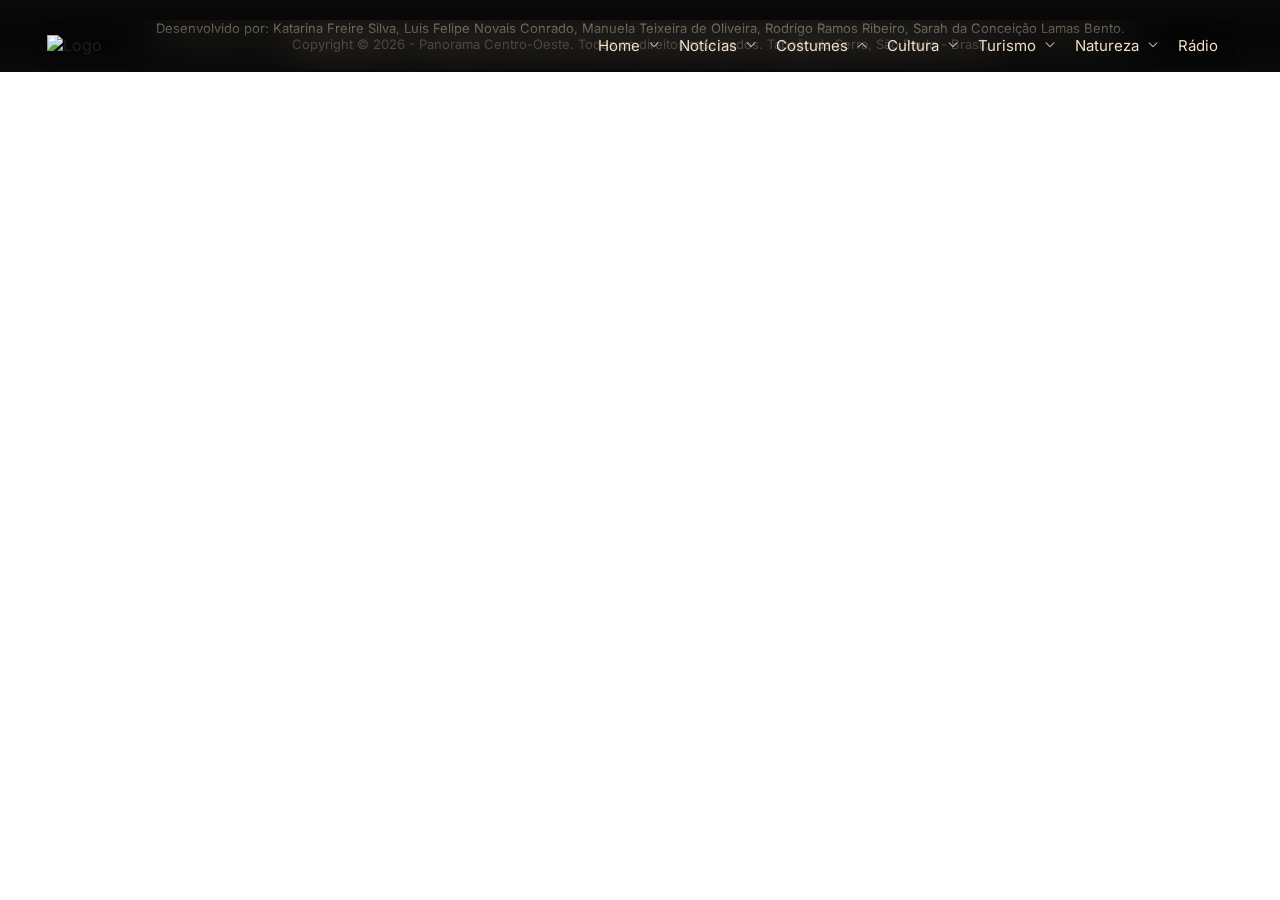
==== html/costumes.html @ db631271 "Notícas pronta." ====
<!DOCTYPE html>
<html lang="en">
<head>
    <meta charset="UTF-8">
    <meta name="viewport" content="width=device-width, initial-scale=1.0">
    <link rel="stylesheet" href="https://unpkg.com/leaflet@1.9.4/dist/leaflet.css" />
    <link rel="stylesheet" href="https://fonts.googleapis.com/css2?family=Material+Symbols+Outlined"/>
    <link rel="stylesheet" href="https://cdnjs.cloudflare.com/ajax/libs/animate.css/4.1.1/animate.min.css"/>
    <link rel="stylesheet" href="../css/costumes.css">
    <link rel="stylesheet" href="../style.css">
    <title>Panorama Centro-Oeste</title>
</head>
<body class="pagina-interna">    
    <header>
        <img src="../image/logo-clara.png" alt="Logo" class="logo">
        <nav>            
            <div class="nav-item dropdown">
                <button class="dropdown-toggle">
                    Home <span class="material-symbols-outlined"> keyboard_arrow_down </span>
                </button>
                <div class="dropdown-menu">
                    <a href="../index.html#home-historia">História</a>
                    <a href="../index.html#home-centroOeste">Centro-Oeste</a>
                </div>
            </div>

            <div class="nav-item dropdown">
                <button class="dropdown-toggle">
                    Notícias <span class="material-symbols-outlined"> keyboard_arrow_down </span>
                </button>
                <div class="dropdown-menu">
                    <a href="./noticias.html#noticias-cc">Clima e Cotação</a>
                    <a href="./noticias.html#noticias-na">Notícias Autorais</a>
                    <a href="./noticias.html#noticias-tr">Tempo Real</a>
                </div>
            </div>

            <div class="nav-item dropdown">
                <button class="dropdown-toggle">
                    Costumes <span class="material-symbols-outlined"> keyboard_arrow_down </span>
                </button>
                <div class="dropdown-menu">
                    <a href="./costumes.html#costumes-girias">Gírias Tradicionais</a>
                    <a href="./costumes.html#costumes-lingua">Influências Linguísticas</a>
                    <a href="./costumes.html#costumes-festas">Festas Tradicionais</a>
                </div>
            </div>

            <div class="nav-item dropdown">
                <button class="dropdown-toggle">
                    Cultura <span class="material-symbols-outlined"> keyboard_arrow_down </span>
                </button>
                <div class="dropdown-menu">
                    <a href="./cultura.html#cultura-danca">Danças Típicas</a>
                    <a href="./cultura.html#cultura-gastronomia">Gastronomia</a>
                    <a href="./cultura.html#cultura-literatura">Literatura</a>
                    <a href="./cultura.html#cultura-folclore">Folclore e Lendas</a>
                </div>
            </div>

            <div class="nav-item dropdown">
                <button class="dropdown-toggle">
                    Turismo <span class="material-symbols-outlined"> keyboard_arrow_down </span>
                </button>
                <div class="dropdown-menu">
                    <a href="./turismo.html#turismo-roteiros">Roteiros</a>
                    <a href="./turismo.html#turismo-hospedagem">Hospedagem</a>
                </div>
            </div>

            <div class="nav-item dropdown">
                <button class="dropdown-toggle">
                    Natureza <span class="material-symbols-outlined"> keyboard_arrow_down </span>
                </button>
                <div class="dropdown-menu align-right">
                    <a href="./natureza.html#natureza-fauna">Fauna</a>
                    <a href="./natureza.html#natureza-flora">Flora</a>
                </div>
            </div>

            <div class="nav-item">
                <a href="./radio.html#radio">Rádio</a>
            </div>
        </nav>
    </header>

    
    <audio id="audio-player"></audio>

    <footer>  
        <p>
            Desenvolvido por: Katarina Freire Silva, Luis Felipe Novais Conrado, Manuela Teixeira de Oliveira, Rodrigo Ramos Ribeiro, Sarah da Conceição Lamas Bento.
        </p>
        <p>
            Copyright © 2026 - Panorama Centro-Oeste. Todos os direitos reservados. Taboão da Serra, São Paulo - Brasil.
        </p>
    </footer>
</body>
</html>
<script src="https://unpkg.com/leaflet@1.9.4/dist/leaflet.js"></script>
<script src="../js/costumes.js"></script>
<script src="../js/radio.js"></script>
<script src="../script.js"></script>
---- style.css ----
@import url('https://fonts.googleapis.com/css2?family=Inter:ital,opsz,wght@0,14..32,100..900;1,14..32,100..900&family=Six+Caps&display=swap');

.inter {
    font-family: "Inter", sans-serif;
    font-optical-sizing: auto;
    font-style: normal;
}

/* FONTE DO TÍTULO */

.six-caps-regular {
    font-family: "Six Caps", sans-serif;
    font-weight: 400;
    font-style: normal;
}

/* ================================================================
   PALETA DE CORES — SITE DO CENTRO-OESTE
================================================================ */

:root {

    --cor-siena:         #A0522D;
    --cor-terracota:     #C1440E;
    --cor-ocre:          #C8923A;
    --cor-mostarda:      #D4A017;
    --cor-mostarda-claro:#E4BF57;
    --cor-areia:         #F2E0C8;

    --cor-verde-oliva:   #6B7C3A;
    --cor-verde-musgo:   #4A5E2F;
    --cor-verde-claro:   #8FA84E;
    --cor-verde-menta:   #C5D89A;

    --cor-azul-ceu:      #4A90C4;
    --cor-azul-profundo: #2C6A9A;
    --cor-azul-claro:    #A8D4F0;
    --cor-azul-mist:     #D6ECFA;

    --cor-laranja:       #E8732A;
    --cor-laranja-suave: #F0A56A;
    --cor-amarelo:       #F5C400;
    --cor-amarelo-palha: #FAE29A;

    --cor-texto-escuro:  #1E1E1E;
    --cor-texto-medio:   #4A4A4A;
    --cor-texto-suave:   #7A7A7A;

    --cor-fundo-neutro:  #FAFAF8;
    --cor-divisor:       #E0D5C5;

    --cor-preto:         #000000;

    --altura-header:     90px;
    --altura-footer:     120px;
}

/* ================================================================
   RESET E CONFIGURAÇÕES GERAIS
================================================================ */

* {
    margin: 0;
    padding: 0;
    border: 0;
    box-sizing: border-box;
    font-family: "Inter", sans-serif;
}

html,
body {
    min-height: 100%;
    overflow-x: hidden;
}

body {
    display: flex;
    flex-direction: column;
    min-height: 100vh;

    color: var(--cor-texto-escuro);
}

main.pagina-interna {
    padding: 8em 0;
}

/* ================================================================
   ELEMENTOS GERAIS
================================================================ */

.logo {
    width: 13%;
}

.material-symbols-outlined {
    font-variation-settings:
        'FILL' 0,
        'wght' 200,
        'GRAD' 0,
        'opsz' 30;

    font-size: 20px;
    transition: transform .25s ease;
    vertical-align: middle;
    color: var(--cor-areia);
}

a {
    text-decoration: none;
    font-size: 15px;
    margin-inline-end: 15px;
    color: var(--cor-areia);
}

h1 {
    font-size: 20px;
    color: var(--cor-areia);
}

/* ================================================================
   HEADER E FOOTER
================================================================ */

header {
    display: flex;
    flex-direction: row;
    justify-content: space-between;

    width: 95%;

    padding: 15px;
    margin-block: 20px;

    align-self: center;

    border-radius: 10px;

    position: fixed;
    top: 0;
    left: 50%;

    transform: translate(-50%);

    z-index: 1000;

    text-shadow: 0 4px 20px rgba(0,0,0,.6);

    backdrop-filter: blur(20px);
    -webkit-backdrop-filter: blur(20px);
}

footer {
    display: flex;
    flex-direction: column;
    align-items: center;

    width: 100%;

    padding: 20px;

    color: var(--cor-areia);
    font-size: 13px;

    background:
        linear-gradient(
            to bottom,
            rgba(0,0,0,.96),
            rgba(0,0,0,.98),
            rgba(0,0,0,.96)
        );
}

/* ================================================================
   NAVEGAÇÃO
================================================================ */

nav {
    display: flex;
    flex-direction: row;
    align-items: center;
}

.nav-item {
    position: relative;
}

.dropdown-toggle {

    display: flex;
    align-items: center;
    gap: 4px;

    background: none;

    cursor: pointer;

    text-decoration: none;
    font-size: 15px;
    font-family: inherit;

    margin-inline-end: 15px;

    color: var(--cor-areia);
}

/* Animações */

.dropdown:hover .dropdown-toggle .material-symbols-outlined,
.dropdown.active .dropdown-toggle .material-symbols-outlined,
.dropdown.pagina-atual .dropdown-toggle .material-symbols-outlined {
    transform: rotate(180deg);
}

/* Menu */

.dropdown-menu {

    display: flex;
    flex-direction: column;

    position: absolute;

    top: 100%;
    left: 0;

    min-width: 200px;

    overflow: hidden;

    border-radius: 4px;

    z-index: 10;

    opacity: 0;
    visibility: hidden;

    transform: translateY(-10px);

    background:
        linear-gradient(
            to bottom,
            rgba(215,235,155,.05),
            rgba(215,235,155,.005),
            rgba(215,235,155,.30)
        );

    box-shadow: 0 4px 8px rgba(0,0,0,.15);

    transition:
        opacity .3s ease,
        transform .3s ease,
        visibility .3s;
}

.dropdown.active .dropdown-menu,
.dropdown:hover .dropdown-menu {
    opacity: 1;
    visibility: visible;
    transform: translateY(0);
}

.dropdown-menu a {

    padding: 10px 15px;

    margin-inline-end: 0;

    font-size: 13px;

    color: var(--cor-areia);

    transition: background-color .2s ease;
}

.dropdown-menu a:hover {

    color: var(--cor-verde-musgo);

    background:
        linear-gradient(
            to bottom,
            rgba(197,216,154,.70),
            rgba(197,216,154,.90),
            rgba(197,216,154,.70)
        );
}

.dropdown-menu.align-right {
    left: auto;
    right: 0;
}

/* ================================================================
   SEÇÕES COMPARTILHADAS
================================================================ */

.secao-escura {

    position: relative;

    overflow: hidden;

    padding: 8em 0;

    background:
        linear-gradient(
            180deg,
            #111111 0%,
            #1b1b1b 40%,
            #242424 100%
        );
}

.secao-escura::before {

    content: "";

    position: absolute;

    top: -200px;
    left: -200px;

    width: 500px;
    height: 500px;

    pointer-events: none;
}

.secao-escura::after {

    content: "";

    position: absolute;

    bottom: -250px;
    right: -250px;

    width: 600px;
    height: 600px;

    background:
        radial-gradient(
            circle,
            rgba(86,102,56,.20) 0%,
            transparent 70%
        );

    pointer-events: none;
}

/* ================================================================
   TÍTULOS PADRONIZADOS
================================================================ */

.titulo-secao {

    text-align: center;

    max-width: 80%;

    padding: 5%;

    border-top-left-radius: 50%;
    border-top-right-radius: 50%;
}

.subtitulo {

    color: var(--cor-verde-oliva);

    letter-spacing: 4px;

    font-size: 1em;
}

.titulo-secao h2 {

    font-family: "Six Caps", sans-serif;

    font-size: 10em;

    line-height: .9;

    margin-block: 40px;

    color: var(--cor-areia);

    text-shadow: 0 4px 20px rgba(0,0,0,.6);
}

.pequeno {

    font-family: "Six Caps", sans-serif;

    font-size: 5em;

    line-height: .9;

    color: var(--cor-areia);

    margin-inline-start: 10%;
    margin-block-start: 5%;
    margin-block-end: 2%;

    text-shadow: 0 4px 20px rgba(0,0,0,.6);
}

.titulo-secao p {

    line-height: 1.8;

    color: var(--cor-areia);
}

.titulo-secao p::before,
.titulo-secao p::after {

    content: "";

    display: block;

    width: 100%;
    height: 2px;

    margin-block: 30px;

    background:
        linear-gradient(
            to right,
            transparent,
            var(--cor-areia),
            transparent
        );
}
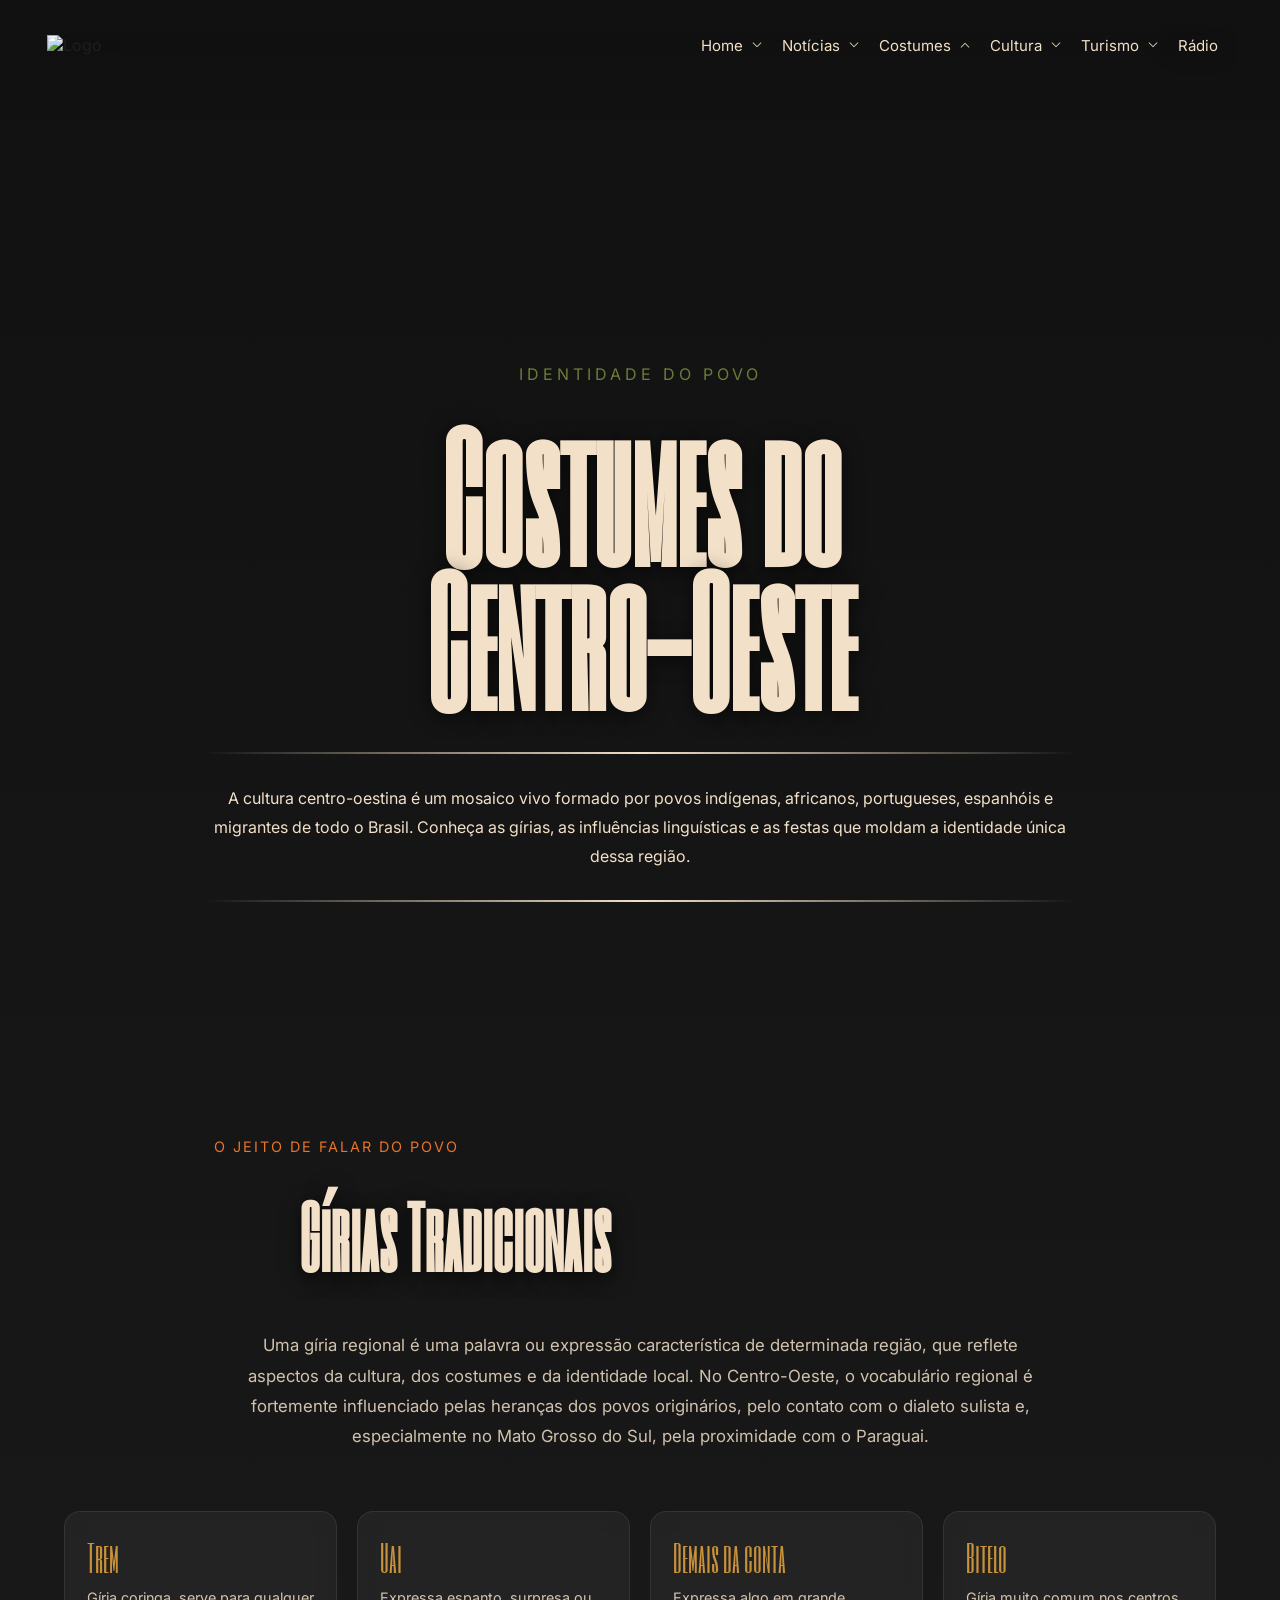
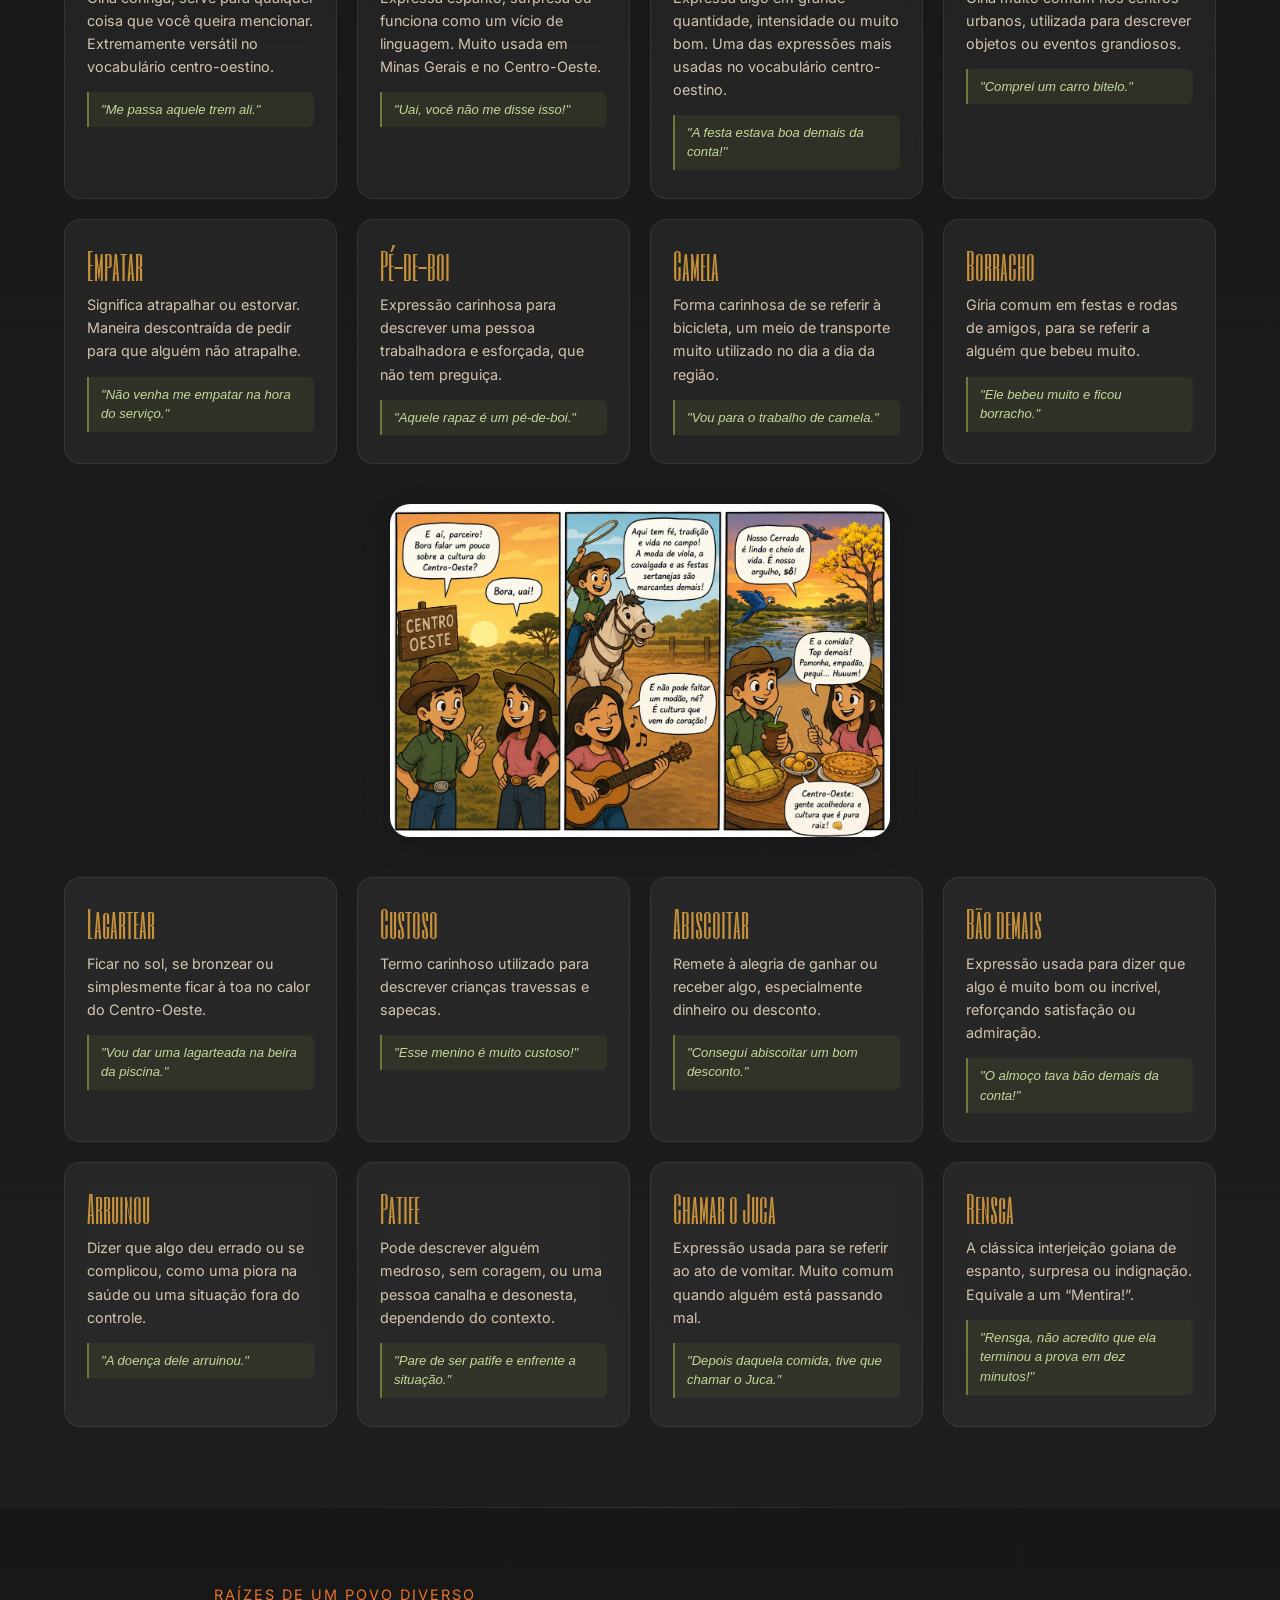
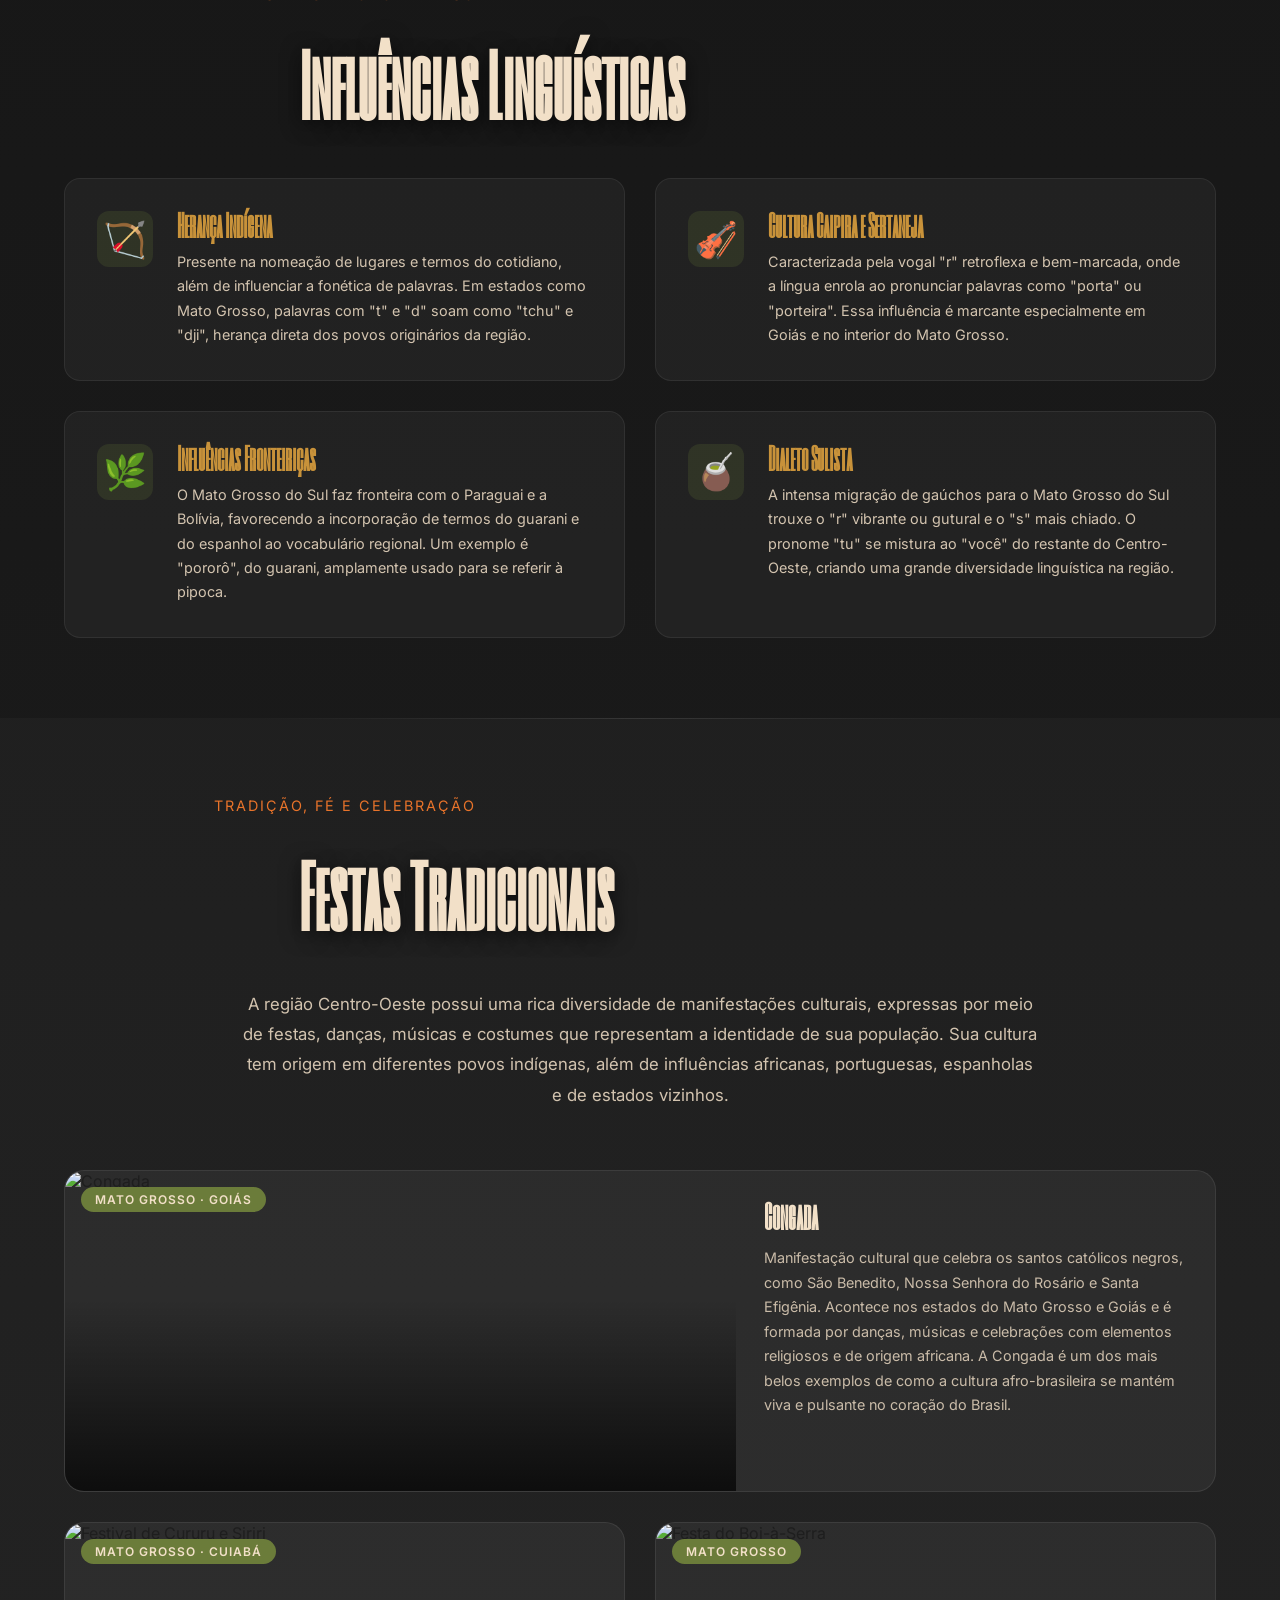
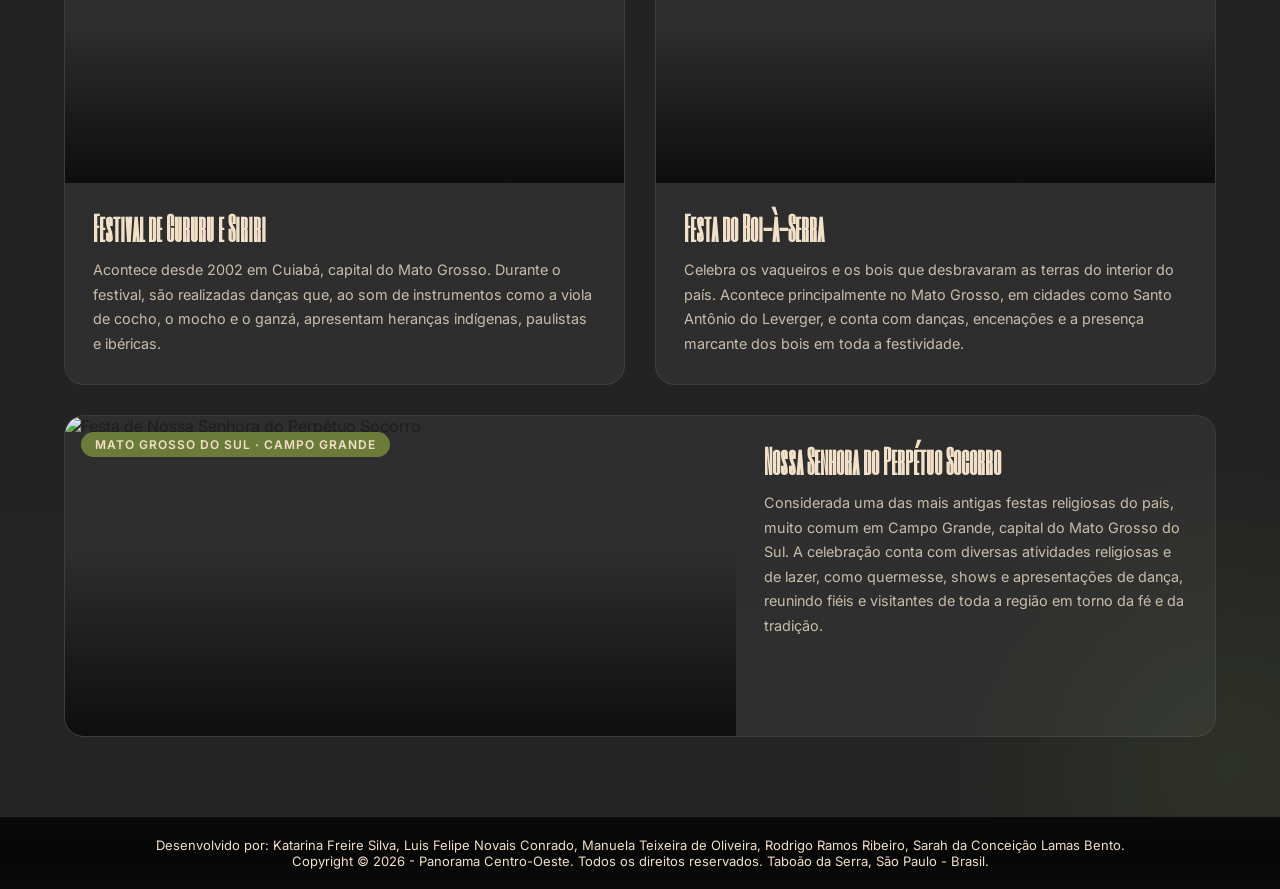
==== commit cb92af3c: "Site quase pronto." ====
--- a/html/costumes.html
+++ b/html/costumes.html
@@ -1,22 +1,21 @@
 <!DOCTYPE html>
-<html lang="en">
+<html lang="pt-BR">
 <head>
     <meta charset="UTF-8">
     <meta name="viewport" content="width=device-width, initial-scale=1.0">
-    <link rel="stylesheet" href="https://unpkg.com/leaflet@1.9.4/dist/leaflet.css" />
     <link rel="stylesheet" href="https://fonts.googleapis.com/css2?family=Material+Symbols+Outlined"/>
-    <link rel="stylesheet" href="https://cdnjs.cloudflare.com/ajax/libs/animate.css/4.1.1/animate.min.css"/>
+    <link rel="stylesheet" href="../style.css">
     <link rel="stylesheet" href="../css/costumes.css">
-    <link rel="stylesheet" href="../style.css">
     <title>Panorama Centro-Oeste</title>
 </head>
-<body class="pagina-interna">    
+<body class="pagina-interna">
+
     <header>
         <img src="../image/logo-clara.png" alt="Logo" class="logo">
-        <nav>            
-            <div class="nav-item dropdown">
-                <button class="dropdown-toggle">
-                    Home <span class="material-symbols-outlined"> keyboard_arrow_down </span>
+        <nav>
+            <div class="nav-item dropdown">
+                <button class="dropdown-toggle">
+                    Home <span class="material-symbols-outlined">keyboard_arrow_down</span>
                 </button>
                 <div class="dropdown-menu">
                     <a href="../index.html#home-historia">História</a>
@@ -26,7 +25,7 @@
 
             <div class="nav-item dropdown">
                 <button class="dropdown-toggle">
-                    Notícias <span class="material-symbols-outlined"> keyboard_arrow_down </span>
+                    Notícias <span class="material-symbols-outlined">keyboard_arrow_down</span>
                 </button>
                 <div class="dropdown-menu">
                     <a href="./noticias.html#noticias-cc">Clima e Cotação</a>
@@ -37,7 +36,7 @@
 
             <div class="nav-item dropdown">
                 <button class="dropdown-toggle">
-                    Costumes <span class="material-symbols-outlined"> keyboard_arrow_down </span>
+                    Costumes <span class="material-symbols-outlined">keyboard_arrow_down</span>
                 </button>
                 <div class="dropdown-menu">
                     <a href="./costumes.html#costumes-girias">Gírias Tradicionais</a>
@@ -48,11 +47,11 @@
 
             <div class="nav-item dropdown">
                 <button class="dropdown-toggle">
-                    Cultura <span class="material-symbols-outlined"> keyboard_arrow_down </span>
+                    Cultura <span class="material-symbols-outlined">keyboard_arrow_down</span>
                 </button>
                 <div class="dropdown-menu">
                     <a href="./cultura.html#cultura-danca">Danças Típicas</a>
-                    <a href="./cultura.html#cultura-gastronomia">Gastronomia</a>
+                    <a href="./cultura.html#cultura-musica">Música</a>
                     <a href="./cultura.html#cultura-literatura">Literatura</a>
                     <a href="./cultura.html#cultura-folclore">Folclore e Lendas</a>
                 </div>
@@ -60,7 +59,7 @@
 
             <div class="nav-item dropdown">
                 <button class="dropdown-toggle">
-                    Turismo <span class="material-symbols-outlined"> keyboard_arrow_down </span>
+                    Turismo <span class="material-symbols-outlined">keyboard_arrow_down</span>
                 </button>
                 <div class="dropdown-menu">
                     <a href="./turismo.html#turismo-roteiros">Roteiros</a>
@@ -68,26 +67,310 @@
                 </div>
             </div>
 
-            <div class="nav-item dropdown">
-                <button class="dropdown-toggle">
-                    Natureza <span class="material-symbols-outlined"> keyboard_arrow_down </span>
-                </button>
-                <div class="dropdown-menu align-right">
-                    <a href="./natureza.html#natureza-fauna">Fauna</a>
-                    <a href="./natureza.html#natureza-flora">Flora</a>
-                </div>
-            </div>
-
             <div class="nav-item">
                 <a href="./radio.html#radio">Rádio</a>
             </div>
         </nav>
     </header>
 
-    
+    <section class="costumes">
+
+        <div class="titulo-secao">
+            <span class="subtitulo">IDENTIDADE DO POVO</span>
+            <h2>Costumes do<br>Centro-Oeste</h2>
+            <p>
+                A cultura centro-oestina é um mosaico vivo formado por povos indígenas, africanos,
+                portugueses, espanhóis e migrantes de todo o Brasil. Conheça as gírias, as influências
+                linguísticas e as festas que moldam a identidade única dessa região.
+            </p>
+        </div>
+
+        <!-- ==================== GÍRIAS ==================== -->
+        <section id="costumes-girias">
+
+            <div class="secao-titulo">
+                <span>O jeito de falar do povo</span>
+                <h3 class="pequeno">Gírias Tradicionais</h3>
+            </div>
+
+            <p class="girias-intro">
+                Uma gíria regional é uma palavra ou expressão característica de determinada região,
+                que reflete aspectos da cultura, dos costumes e da identidade local. No Centro-Oeste,
+                o vocabulário regional é fortemente influenciado pelas heranças dos povos originários,
+                pelo contato com o dialeto sulista e, especialmente no Mato Grosso do Sul,
+                pela proximidade com o Paraguai.
+            </p>
+
+            <div class="girias-grid">
+
+                <div class="giria-card">
+                    <div class="giria-termo">Trem</div>
+                    <p class="giria-definicao">Gíria coringa, serve para qualquer coisa que você queira mencionar. Extremamente versátil no vocabulário centro-oestino.</p>
+                    <div class="giria-exemplo">"Me passa aquele trem ali."</div>
+                </div>
+
+                <div class="giria-card">
+                    <div class="giria-termo">Uai</div>
+                    <p class="giria-definicao">Expressa espanto, surpresa ou funciona como um vício de linguagem. Muito usada em Minas Gerais e no Centro-Oeste.</p>
+                    <div class="giria-exemplo">"Uai, você não me disse isso!"</div>
+                </div>
+
+                <div class="giria-card">
+                    <div class="giria-termo">Demais da conta</div>
+                    <p class="giria-definicao">Expressa algo em grande quantidade, intensidade ou muito bom. Uma das expressões mais usadas no vocabulário centro-oestino.</p>
+                    <div class="giria-exemplo">"A festa estava boa demais da conta!"</div>
+                </div>
+
+                <div class="giria-card">
+                    <div class="giria-termo">Bitelo</div>
+                    <p class="giria-definicao">Gíria muito comum nos centros urbanos, utilizada para descrever objetos ou eventos grandiosos.</p>
+                    <div class="giria-exemplo">"Comprei um carro bitelo."</div>
+                </div>
+
+                <div class="giria-card">
+                    <div class="giria-termo">Empatar</div>
+                    <p class="giria-definicao">Significa atrapalhar ou estorvar. Maneira descontraída de pedir para que alguém não atrapalhe.</p>
+                    <div class="giria-exemplo">"Não venha me empatar na hora do serviço."</div>
+                </div>
+
+                <div class="giria-card">
+                    <div class="giria-termo">Pé-de-boi</div>
+                    <p class="giria-definicao">Expressão carinhosa para descrever uma pessoa trabalhadora e esforçada, que não tem preguiça.</p>
+                    <div class="giria-exemplo">"Aquele rapaz é um pé-de-boi."</div>
+                </div>
+
+                <div class="giria-card">
+                    <div class="giria-termo">Camela</div>
+                    <p class="giria-definicao">Forma carinhosa de se referir à bicicleta, um meio de transporte muito utilizado no dia a dia da região.</p>
+                    <div class="giria-exemplo">"Vou para o trabalho de camela."</div>
+                </div>
+
+                <div class="giria-card">
+                    <div class="giria-termo">Borracho</div>
+                    <p class="giria-definicao">Gíria comum em festas e rodas de amigos, para se referir a alguém que bebeu muito.</p>
+                    <div class="giria-exemplo">"Ele bebeu muito e ficou borracho."</div>
+                </div>
+
+                <div class="tirinha-container">
+                    <img src="../image/Tirinha-girias.jpeg" alt="Tirinha sobre gírias do Centro-Oeste" class="tirinha-girias">
+                </div>
+
+                <div class="giria-card">
+                    <div class="giria-termo">Lagartear</div>
+                    <p class="giria-definicao">Ficar no sol, se bronzear ou simplesmente ficar à toa no calor do Centro-Oeste.</p>
+                    <div class="giria-exemplo">"Vou dar uma lagarteada na beira da piscina."</div>
+                </div>
+
+                <div class="giria-card">
+                    <div class="giria-termo">Custoso</div>
+                    <p class="giria-definicao">Termo carinhoso utilizado para descrever crianças travessas e sapecas.</p>
+                    <div class="giria-exemplo">"Esse menino é muito custoso!"</div>
+                </div>
+
+                <div class="giria-card">
+                    <div class="giria-termo">Abiscoitar</div>
+                    <p class="giria-definicao">Remete à alegria de ganhar ou receber algo, especialmente dinheiro ou desconto.</p>
+                    <div class="giria-exemplo">"Consegui abiscoitar um bom desconto."</div>
+                </div>
+
+                <div class="giria-card">
+                    <div class="giria-termo">Bão demais</div>
+                    <p class="giria-definicao">Expressão usada para dizer que algo é muito bom ou incrível, reforçando satisfação ou admiração.</p>
+                    <div class="giria-exemplo">"O almoço tava bão demais da conta!"</div>
+                </div>
+
+                <div class="giria-card">
+                    <div class="giria-termo">Arruinou</div>
+                    <p class="giria-definicao">Dizer que algo deu errado ou se complicou, como uma piora na saúde ou uma situação fora do controle.</p>
+                    <div class="giria-exemplo">"A doença dele arruinou."</div>
+                </div>
+
+                <div class="giria-card">
+                    <div class="giria-termo">Patife</div>
+                    <p class="giria-definicao">Pode descrever alguém medroso, sem coragem, ou uma pessoa canalha e desonesta, dependendo do contexto.</p>
+                    <div class="giria-exemplo">"Pare de ser patife e enfrente a situação."</div>
+                </div>
+
+                <div class="giria-card">
+                    <div class="giria-termo">Chamar o Juca</div>
+                    <p class="giria-definicao">Expressão usada para se referir ao ato de vomitar. Muito comum quando alguém está passando mal.</p>
+                    <div class="giria-exemplo">"Depois daquela comida, tive que chamar o Juca."</div>
+                </div>
+
+                <div class="giria-card">
+                    <div class="giria-termo">Rensga</div>
+                    <p class="giria-definicao">A clássica interjeição goiana de espanto, surpresa ou indignação. Equivale a um “Mentira!”.</p>
+                    <div class="giria-exemplo">"Rensga, não acredito que ela terminou a prova em dez minutos!"</div>
+                </div>
+
+
+            </div>
+
+        </section>
+
+        <div class="divisor-secao"></div>
+
+        <!-- ==================== INFLUÊNCIAS LINGUÍSTICAS ==================== -->
+        <section id="costumes-lingua">
+
+            <div class="secao-titulo">
+                <span>Raízes de um povo diverso</span>
+                <h3 class="pequeno">Influências Linguísticas</h3>
+            </div>
+
+            <div class="lingua-grid">
+
+                <div class="lingua-card">
+                    <div class="lingua-icone">🏹</div>
+                    <div class="lingua-conteudo">
+                        <h4>Herança Indígena</h4>
+                        <p>
+                            Presente na nomeação de lugares e termos do cotidiano, além de influenciar
+                            a fonética de palavras. Em estados como Mato Grosso, palavras com "t" e "d"
+                            soam como "tchu" e "dji", herança direta dos povos originários da região.
+                        </p>
+                    </div>
+                </div>
+
+                <div class="lingua-card">
+                    <div class="lingua-icone">🎻</div>
+                    <div class="lingua-conteudo">
+                        <h4>Cultura Caipira e Sertaneja</h4>
+                        <p>
+                            Caracterizada pela vogal "r" retroflexa e bem-marcada, onde a língua enrola
+                            ao pronunciar palavras como "porta" ou "porteira". Essa influência é marcante
+                            especialmente em Goiás e no interior do Mato Grosso.
+                        </p>
+                    </div>
+                </div>
+
+                <div class="lingua-card">
+                    <div class="lingua-icone">🌿</div>
+                    <div class="lingua-conteudo">
+                        <h4>Influências Fronteiriças</h4>
+                        <p>
+                            O Mato Grosso do Sul faz fronteira com o Paraguai e a Bolívia, favorecendo
+                            a incorporação de termos do guarani e do espanhol ao vocabulário regional.
+                            Um exemplo é "pororô", do guarani, amplamente usado para se referir à pipoca.
+                        </p>
+                    </div>
+                </div>
+
+                <div class="lingua-card">
+                    <div class="lingua-icone">🧉</div>
+                    <div class="lingua-conteudo">
+                        <h4>Dialeto Sulista</h4>
+                        <p>
+                            A intensa migração de gaúchos para o Mato Grosso do Sul trouxe o "r" vibrante
+                            ou gutural e o "s" mais chiado. O pronome "tu" se mistura ao "você" do restante
+                            do Centro-Oeste, criando uma grande diversidade linguística na região.
+                        </p>
+                    </div>
+                </div>
+
+            </div>
+
+        </section>
+
+        <div class="divisor-secao"></div>
+
+        <!-- ==================== FESTAS TRADICIONAIS ==================== -->
+        <section id="costumes-festas">
+
+            <div class="secao-titulo">
+                <span>Tradição, fé e celebração</span>
+                <h3 class="pequeno">Festas Tradicionais</h3>
+            </div>
+
+            <p class="festas-intro">
+                A região Centro-Oeste possui uma rica diversidade de manifestações culturais, expressas
+                por meio de festas, danças, músicas e costumes que representam a identidade de sua população.
+                Sua cultura tem origem em diferentes povos indígenas, além de influências africanas, portuguesas,
+                espanholas e de estados vizinhos.
+            </p>
+
+            <div class="festas-grid">
+
+                <!-- Card destaque: Congada -->
+                <div class="festa-card festa-destaque">
+                    <div class="festa-imagem">
+                        <img src="https://s1.static.brasilescola.uol.com.br/be/2023/01/grupo-de-pessoas-com-roupas-e-instrumentos-coloridos-em-um-festejo-de-congada.jpg" alt="Congada">
+                        <div class="festa-imagem-overlay"></div>
+                        <span class="festa-tag">Mato Grosso · Goiás</span>
+                    </div>
+                    <div class="festa-info">
+                        <h4>Congada</h4>
+                        <p>
+                            Manifestação cultural que celebra os santos católicos negros, como São Benedito,
+                            Nossa Senhora do Rosário e Santa Efigênia. Acontece nos estados do Mato Grosso e
+                            Goiás e é formada por danças, músicas e celebrações com elementos religiosos e de
+                            origem africana. A Congada é um dos mais belos exemplos de como a cultura
+                            afro-brasileira se mantém viva e pulsante no coração do Brasil.
+                        </p>
+                    </div>
+                </div>
+
+                <!-- Festival de Cururu e Siriri -->
+                <div class="festa-card">
+                    <div class="festa-imagem">
+                        <img src="https://s2-g1.glbimg.com/o1vYViGee94xv8W_eCflUk93bmQ=/0x0:1024x682/984x0/smart/filters:strip_icc()/i.s3.glbimg.com/v1/AUTH_59edd422c0c84a879bd37670ae4f538a/internal_photos/bs/2023/L/b/Xb9B0ATnunE5Pe5RBVew/siriri-.jpeg" alt="Festival de Cururu e Siriri">
+                        <div class="festa-imagem-overlay"></div>
+                        <span class="festa-tag">Mato Grosso · Cuiabá</span>
+                    </div>
+                    <div class="festa-info">
+                        <h4>Festival de Cururu e Siriri</h4>
+                        <p>
+                            Acontece desde 2002 em Cuiabá, capital do Mato Grosso. Durante o festival,
+                            são realizadas danças que, ao som de instrumentos como a viola de cocho,
+                            o mocho e o ganzá, apresentam heranças indígenas, paulistas e ibéricas.
+                        </p>
+                    </div>
+                </div>
+
+                <!-- Festa do Boi-à-Serra -->
+                <div class="festa-card">
+                    <div class="festa-imagem">
+                        <img src="https://vault-us-east-1.pulsarimagens.com.br/file/thumb/27CD580.jpg" alt="Festa do Boi-à-Serra">
+                        <div class="festa-imagem-overlay"></div>
+                        <span class="festa-tag">Mato Grosso</span>
+                    </div>
+                    <div class="festa-info">
+                        <h4>Festa do Boi-à-Serra</h4>
+                        <p>
+                            Celebra os vaqueiros e os bois que desbravaram as terras do interior do país.
+                            Acontece principalmente no Mato Grosso, em cidades como Santo Antônio do Leverger,
+                            e conta com danças, encenações e a presença marcante dos bois em toda a festividade.
+                        </p>
+                    </div>
+                </div>
+
+                <!-- Nossa Senhora do Perpétuo Socorro -->
+                <div class="festa-card festa-destaque">
+                    <div class="festa-imagem">
+                        <img src="https://primeirapagina.com.br/wp-content/uploads/2023/06/FESTA-DA-PADROEIRA-MS_ok.jpg" alt="Festa de Nossa Senhora do Perpétuo Socorro">
+                        <div class="festa-imagem-overlay"></div>
+                        <span class="festa-tag">Mato Grosso do Sul · Campo Grande</span>
+                    </div>
+                    <div class="festa-info">
+                        <h4>Nossa Senhora do Perpétuo Socorro</h4>
+                        <p>
+                            Considerada uma das mais antigas festas religiosas do país, muito comum em
+                            Campo Grande, capital do Mato Grosso do Sul. A celebração conta com diversas
+                            atividades religiosas e de lazer, como quermesse, shows e apresentações de dança,
+                            reunindo fiéis e visitantes de toda a região em torno da fé e da tradição.
+                        </p>
+                    </div>
+                </div>
+
+            </div>
+
+        </section>
+
+    </section>
+
     <audio id="audio-player"></audio>
 
-    <footer>  
+    <footer>
         <p>
             Desenvolvido por: Katarina Freire Silva, Luis Felipe Novais Conrado, Manuela Teixeira de Oliveira, Rodrigo Ramos Ribeiro, Sarah da Conceição Lamas Bento.
         </p>
@@ -95,9 +378,8 @@
             Copyright © 2026 - Panorama Centro-Oeste. Todos os direitos reservados. Taboão da Serra, São Paulo - Brasil.
         </p>
     </footer>
+
+    <script src="../js/radio.js"></script>
+    <script src="../script.js"></script>
 </body>
-</html>
-<script src="https://unpkg.com/leaflet@1.9.4/dist/leaflet.js"></script>
-<script src="../js/costumes.js"></script>
-<script src="../js/radio.js"></script>
-<script src="../script.js"></script>
+</html>
--- a/css/costumes.css
+++ b/css/costumes.css
@@ -0,0 +1,343 @@
+/* ------------------------------ CSS DOS COSTUMES ------------------------------*/
+
+
+.costumes {
+    width: 100%;
+    position: relative;
+    background: linear-gradient(180deg, #111111 0%, #1b1b1b 40%, #242424 100%);
+    padding-top: 300px;
+    overflow: hidden;
+}
+
+.costumes::before {
+    content: "";
+    position: absolute;
+    top: -200px;
+    left: -200px;
+    width: 500px;
+    height: 500px;
+    pointer-events: none;
+}
+
+.costumes::after {
+    content: "";
+    position: absolute;
+    bottom: -250px;
+    right: -250px;
+    width: 600px;
+    height: 600px;
+    background: radial-gradient(circle, rgba(86,102,56,.20) 0%, transparent 70%);
+    pointer-events: none;
+}
+
+.costumes .titulo-secao {
+    text-align: center;
+    max-width: 1000px;
+    margin: 0 auto 4em auto;
+}
+
+.secao-titulo{
+    display:flex;
+    flex-direction:column;
+    align-items:flex-start;
+    margin-inline: 150px;
+    gap:4px;
+    margin-bottom:40px;
+}
+
+.secao-titulo span{
+    display: block;
+    margin: 0;
+    padding: 0;
+
+    line-height: 1;
+    color: var(--cor-laranja);
+
+    text-transform: uppercase;
+    letter-spacing: 2px;
+    font-size: .9em;
+}
+
+
+/* ===================== GÍRIAS ===================== */
+
+#costumes-girias {
+    padding: 80px 5%;
+    position: relative;
+    z-index: 2;
+}
+
+.girias-intro {
+    max-width: 800px;
+    margin: 0 auto 60px auto;
+    text-align: center;
+    color: var(--cor-areia);
+    line-height: 1.8;
+    font-size: 1.05em;
+    opacity: .85;
+}
+
+/* Grid de gírias */
+
+.girias-grid {
+    display: grid;
+    grid-template-columns: repeat(4, 1fr);
+    gap: 20px;
+    max-width: 1400px;
+    margin: 0 auto;
+}
+
+.giria-card {
+    background: rgba(255,255,255,.05);
+    border: 1px solid rgba(255,255,255,.08);
+    border-radius: 16px;
+    padding: 28px 22px;
+    backdrop-filter: blur(10px);
+    transition: .3s ease;
+    position: relative;
+    overflow: hidden;
+}
+
+.giria-card::before {
+    content: "";
+    position: absolute;
+    top: 0;
+    left: 0;
+    right: 0;
+    height: 3px;
+    background: linear-gradient(90deg, var(--cor-verde-oliva), var(--cor-ocre));
+    opacity: 0;
+    transition: .3s ease;
+}
+
+.giria-card:hover {
+    transform: translateY(-5px);
+    background: rgba(255,255,255,.08);
+    border-color: rgba(107,124,58,.4);
+}
+
+.giria-card:hover::before {
+    opacity: 1;
+}
+
+.giria-termo {
+    font-family: "Six Caps", sans-serif;
+    font-size: 2.2em;
+    color: var(--cor-ocre);
+    line-height: 1;
+    margin-bottom: 10px;
+}
+
+.giria-definicao {
+    font-size: .9em;
+    color: var(--cor-areia);
+    line-height: 1.6;
+    opacity: .85;
+    margin-bottom: 14px;
+}
+
+.giria-exemplo {
+    font-size: .82em;
+    color: var(--cor-verde-menta);
+    font-style: italic;
+    padding: 8px 12px;
+    background: rgba(107,124,58,.15);
+    border-left: 2px solid var(--cor-verde-oliva);
+    border-radius: 0 6px 6px 0;
+    line-height: 1.5;
+}
+
+/* ===================== INFLUÊNCIAS LINGUÍSTICAS ===================== */
+
+#costumes-lingua {
+    padding: 80px 5%;
+    position: relative;
+    z-index: 2;
+    background: rgba(0,0,0,.2);
+}
+
+.lingua-grid {
+    display: grid;
+    grid-template-columns: repeat(2, 1fr);
+    gap: 30px;
+    max-width: 1200px;
+    margin: 0 auto;
+}
+
+.lingua-card {
+    display: flex;
+    gap: 24px;
+    align-items: flex-start;
+    background: rgba(255,255,255,.04);
+    border: 1px solid rgba(255,255,255,.07);
+    border-radius: 16px;
+    padding: 32px;
+    transition: .3s ease;
+}
+
+.lingua-card:hover {
+    background: rgba(255,255,255,.07);
+    transform: translateX(6px);
+}
+
+.lingua-icone {
+    font-size: 2.2em;
+    flex-shrink: 0;
+    width: 56px;
+    height: 56px;
+    display: flex;
+    align-items: center;
+    justify-content: center;
+    background: rgba(107,124,58,.2);
+    border-radius: 12px;
+}
+
+.lingua-conteudo h4 {
+    font-family: "Six Caps", sans-serif;
+    font-size: 1.8em;
+    color: var(--cor-ocre);
+    margin-bottom: 10px;
+    line-height: 1;
+}
+
+.lingua-conteudo p {
+    font-size: .9em;
+    color: var(--cor-areia);
+    line-height: 1.7;
+    opacity: .85;
+}
+
+/* ===================== FESTAS TRADICIONAIS ===================== */
+
+#costumes-festas {
+    padding: 80px 5%;
+    position: relative;
+    z-index: 2;
+}
+
+.festas-intro {
+    max-width: 800px;
+    margin: 0 auto 60px auto;
+    text-align: center;
+    color: var(--cor-areia);
+    line-height: 1.8;
+    font-size: 1.05em;
+    opacity: .85;
+}
+
+.festas-grid {
+    display: grid;
+    grid-template-columns: repeat(2, 1fr);
+    gap: 30px;
+    max-width: 1300px;
+    margin: 0 auto;
+}
+
+.festa-card {
+    border-radius: 20px;
+    overflow: hidden;
+    background: rgba(255,255,255,.05);
+    border: 1px solid rgba(255,255,255,.08);
+    transition: .4s ease;
+    position: relative;
+}
+
+.festa-card:hover {
+    transform: translateY(-6px);
+    box-shadow: 0 20px 40px rgba(0,0,0,.4);
+    border-color: rgba(107,124,58,.3);
+}
+
+.festa-imagem {
+    position: relative;
+    overflow: hidden;
+    height: 260px;
+}
+
+.festa-imagem img {
+    width: 100%;
+    height: 100%;
+    object-fit: cover;
+    transition: transform .5s ease;
+}
+
+.festa-card:hover .festa-imagem img {
+    transform: scale(1.05);
+}
+
+.festa-imagem-overlay {
+    position: absolute;
+    inset: 0;
+    background: linear-gradient(to bottom, transparent 40%, rgba(0,0,0,.7) 100%);
+}
+
+.festa-tag {
+    position: absolute;
+    top: 16px;
+    left: 16px;
+    padding: 5px 14px;
+    background: var(--cor-verde-oliva);
+    color: var(--cor-areia);
+    font-size: .75em;
+    font-weight: 600;
+    border-radius: 20px;
+    text-transform: uppercase;
+    letter-spacing: 1px;
+}
+
+.festa-info {
+    padding: 28px;
+}
+
+.festa-info h4 {
+    font-family: "Six Caps", sans-serif;
+    font-size: 2em;
+    color: var(--cor-areia);
+    line-height: 1.1;
+    margin-bottom: 12px;
+}
+
+.festa-info p {
+    font-size: .9em;
+    color: var(--cor-areia);
+    line-height: 1.7;
+    opacity: .8;
+}
+
+.festa-destaque {
+    grid-column: 1 / -1;
+    display: grid;
+    grid-template-columns: 1.4fr 1fr;
+}
+
+.festa-destaque .festa-imagem {
+    height: 100%;
+    min-height: 320px;
+}
+
+/* ===================== DIVISOR DE SEÇÕES ===================== */
+
+.divisor-secao {
+    width: 60%;
+    height: 1px;
+    background: linear-gradient(90deg, transparent, rgba(255,255,255,.1), transparent);
+    margin: 0 auto;
+}
+
+.tirinha-container{
+    grid-column: 1 / -1;
+    display: flex;
+    justify-content: center;
+    margin: 20px 0;
+}
+
+.tirinha-girias{
+    width: 100%;
+    max-width: 500px;
+    height: auto;
+
+    border-radius: 20px;
+    display: block;
+
+    box-shadow: 0 10px 30px rgba(0,0,0,.15);
+}
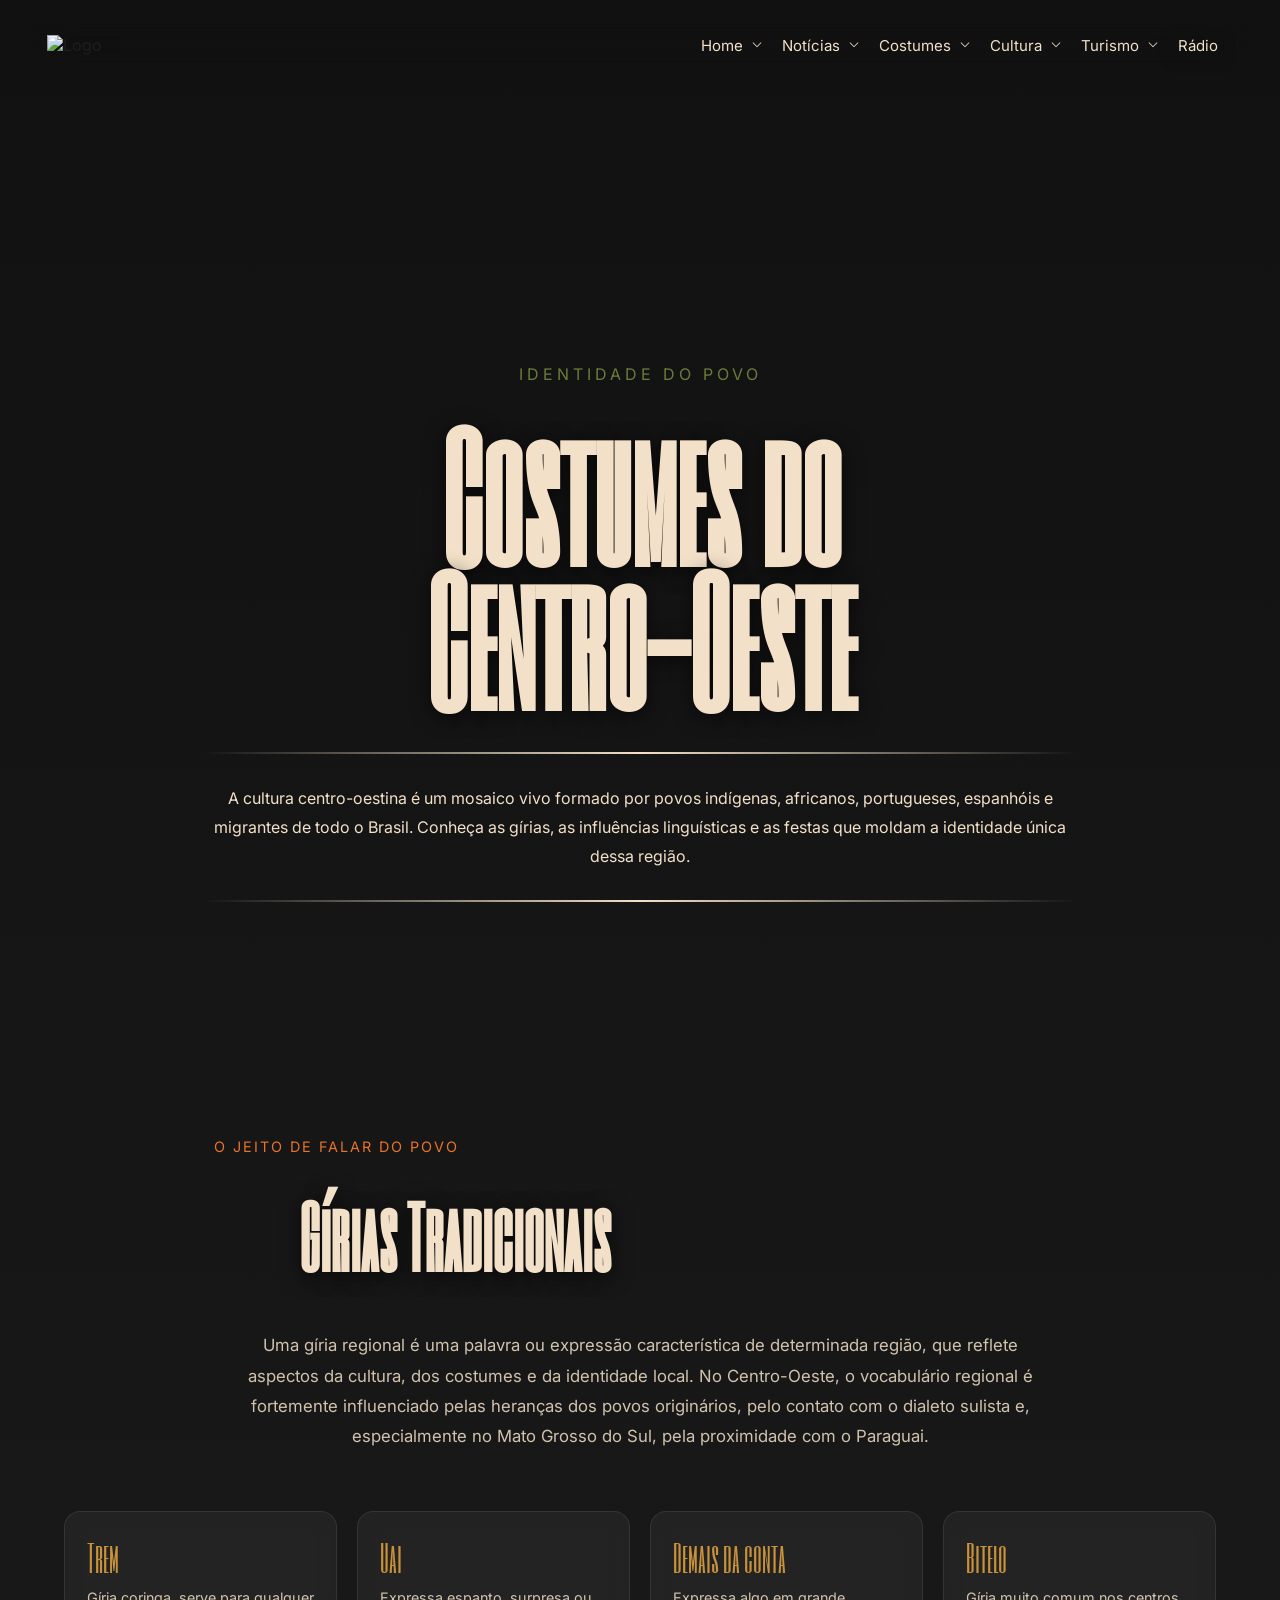
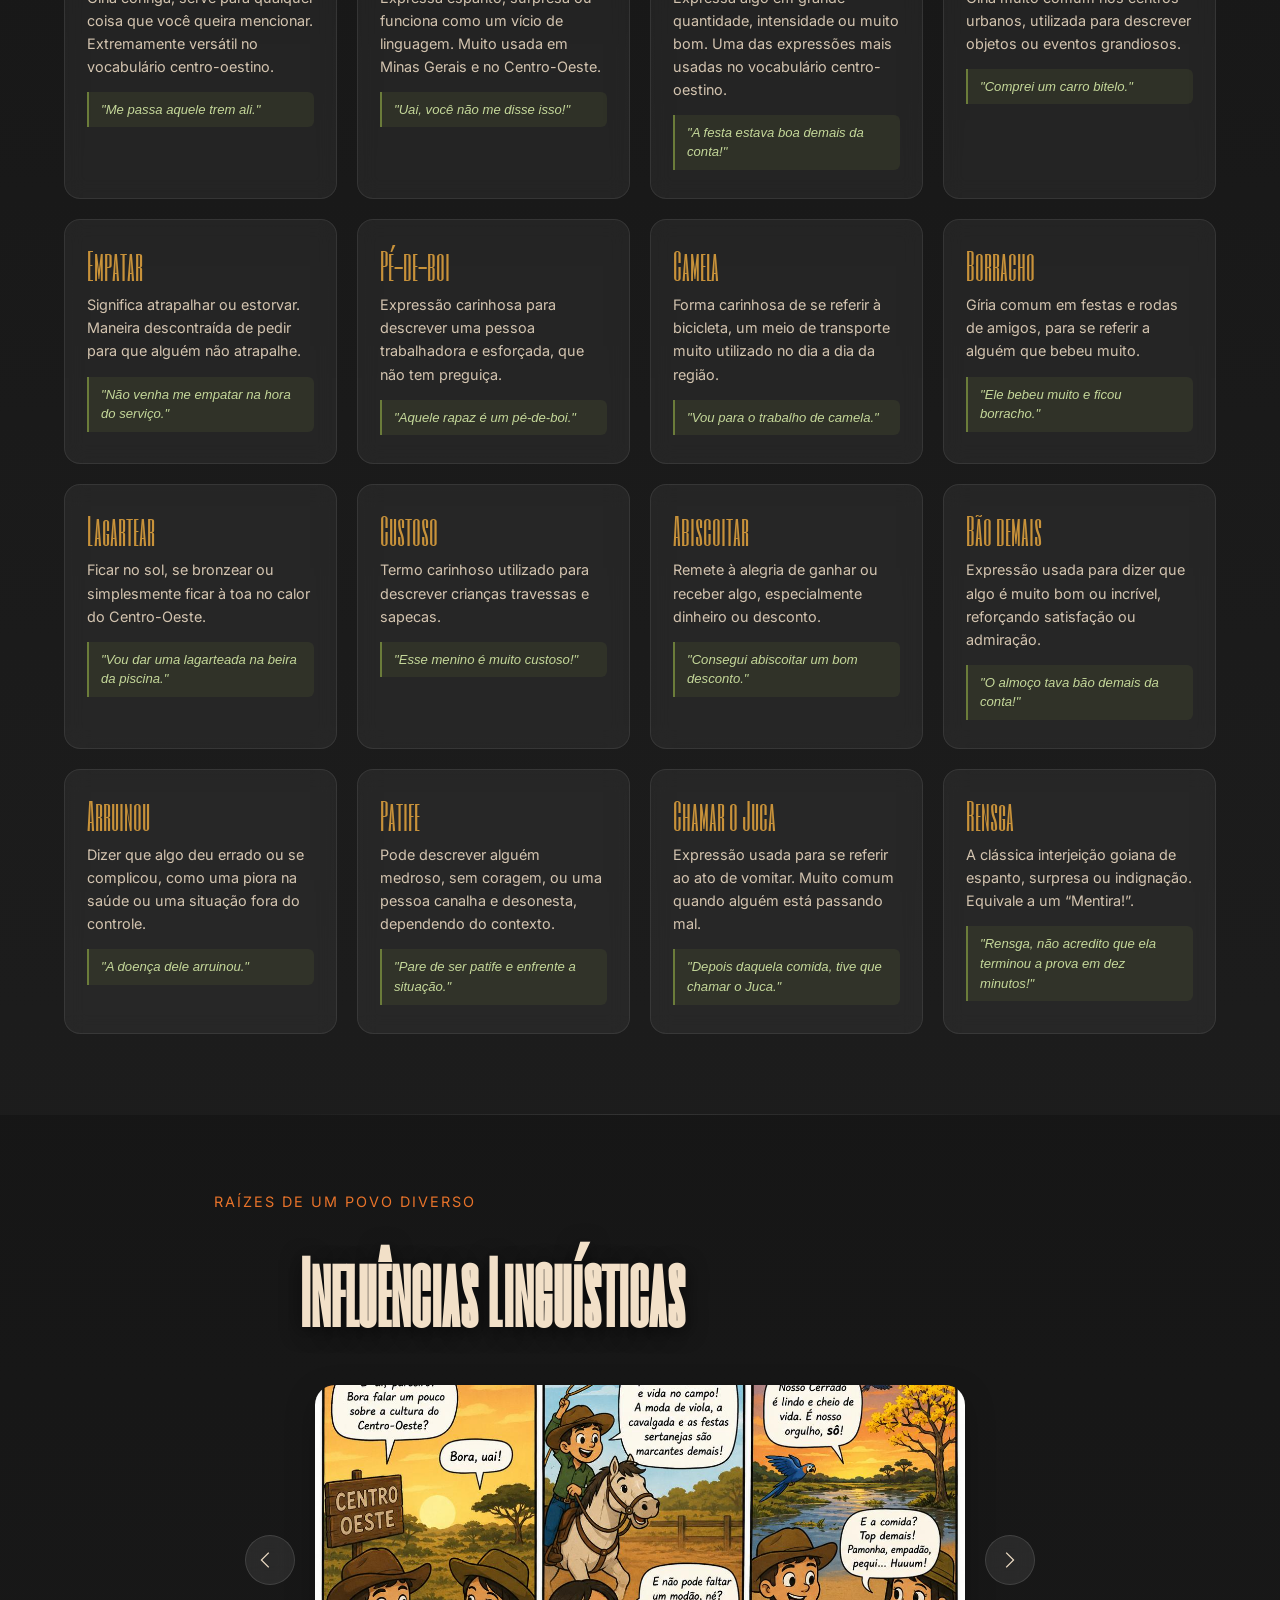
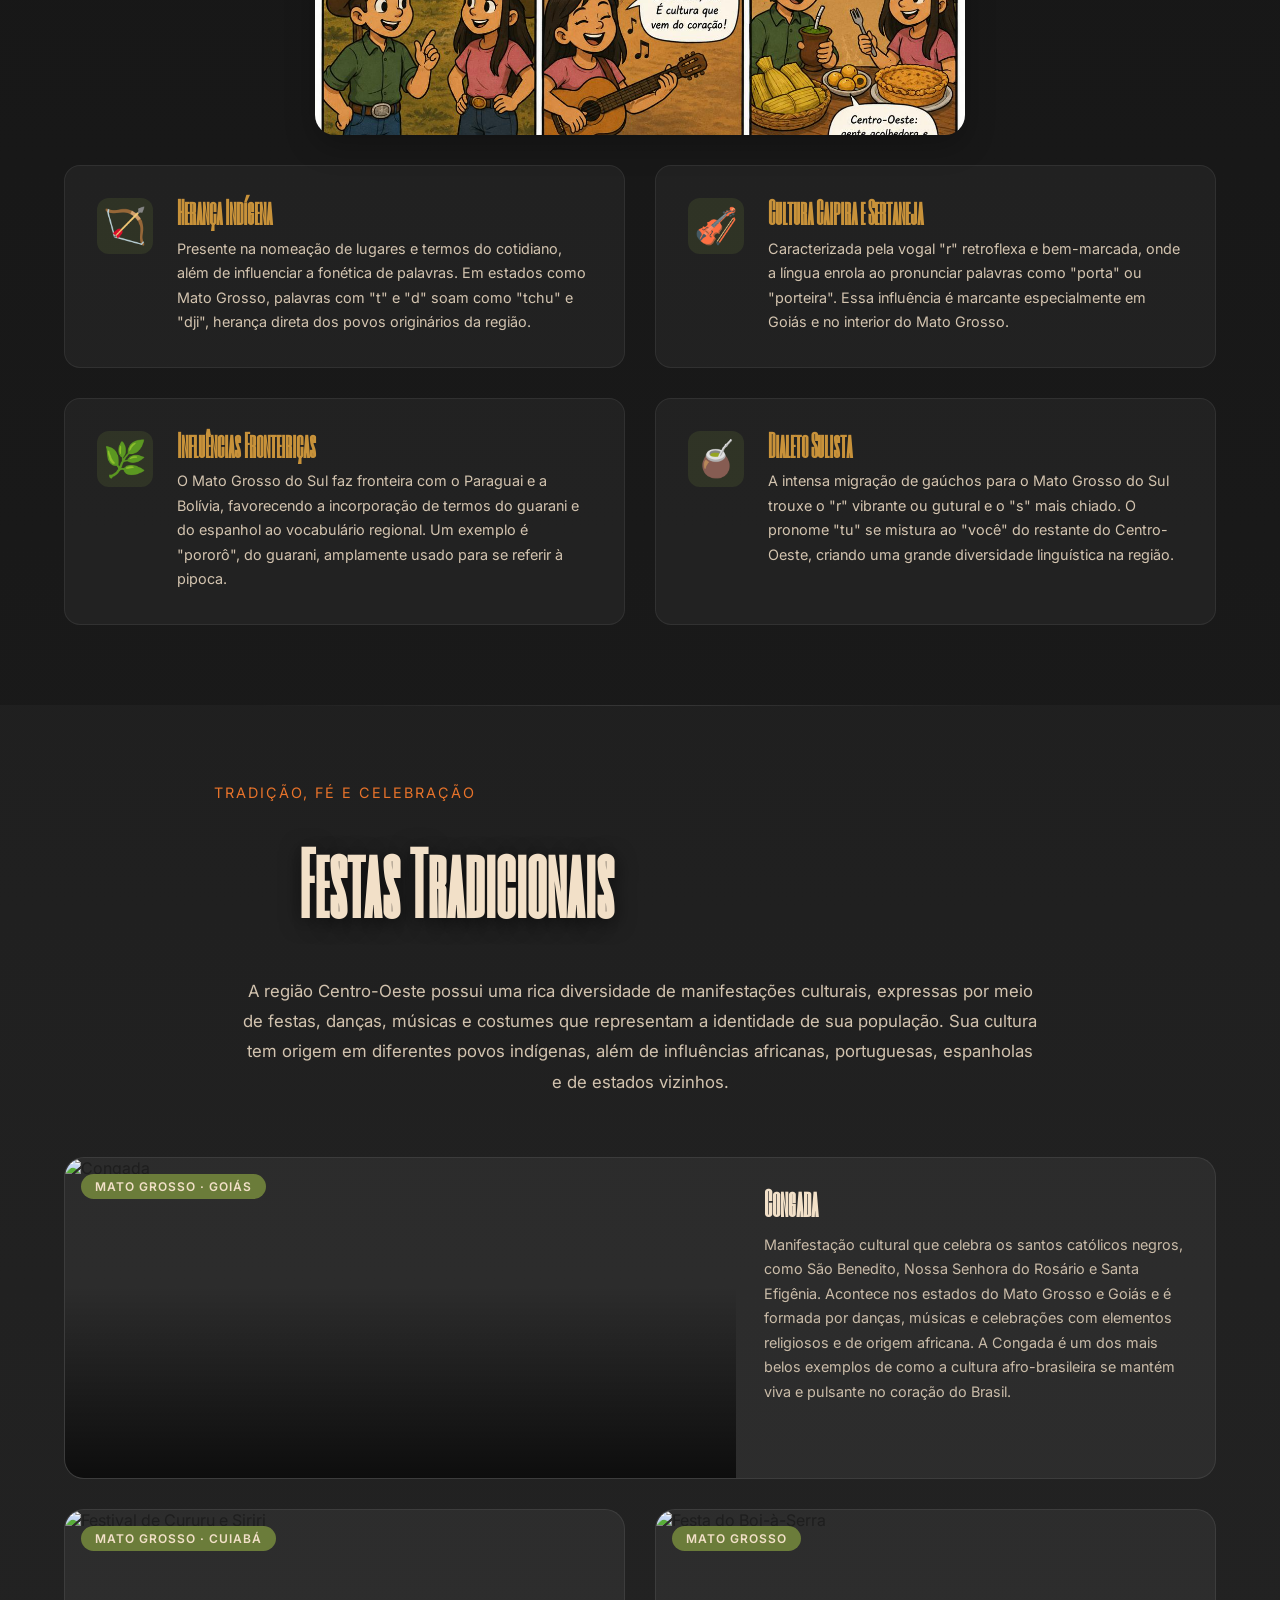
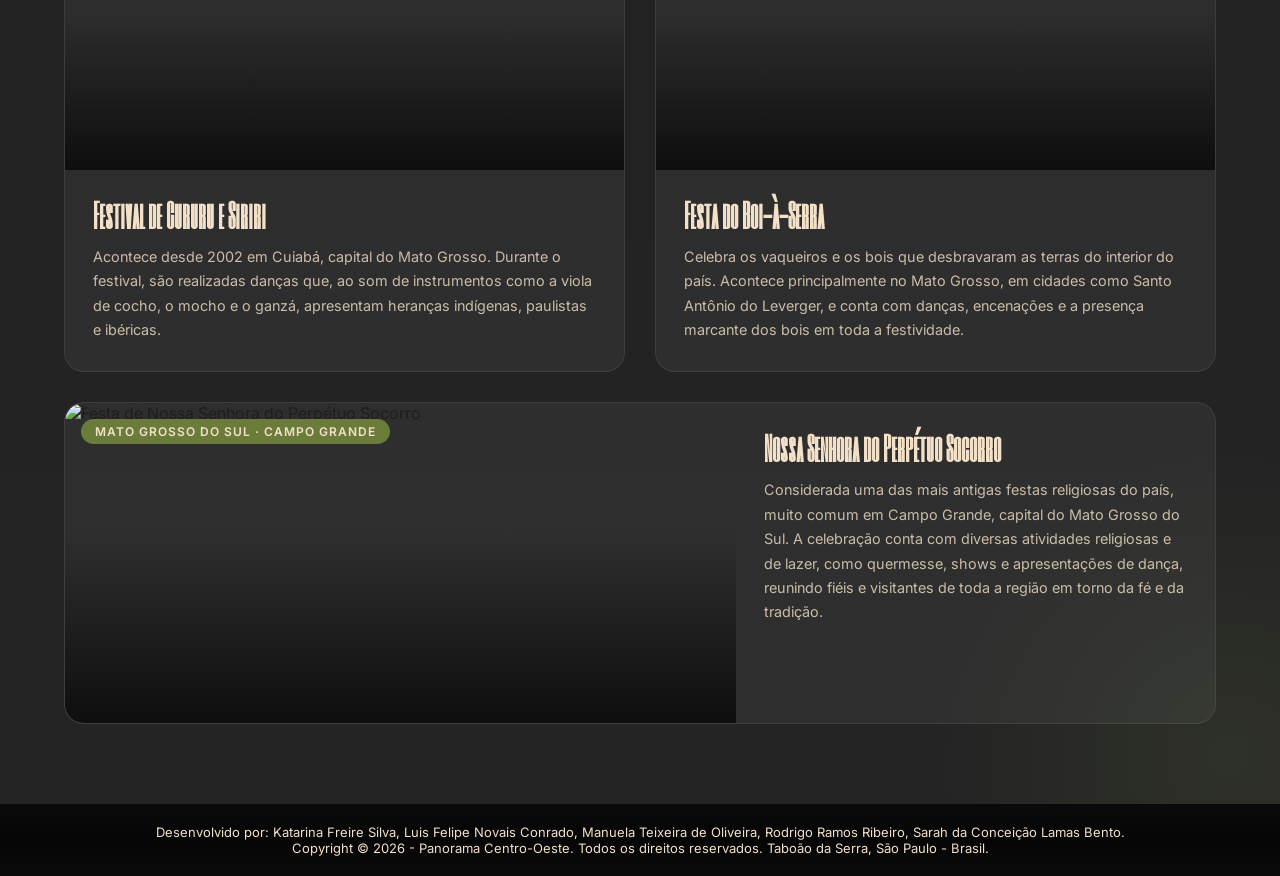
==== commit 77be065d: "Tirinhas colocadas." ====
--- a/html/costumes.html
+++ b/html/costumes.html
@@ -151,10 +151,6 @@
                     <div class="giria-exemplo">"Ele bebeu muito e ficou borracho."</div>
                 </div>
 
-                <div class="tirinha-container">
-                    <img src="../image/Tirinha-girias.jpeg" alt="Tirinha sobre gírias do Centro-Oeste" class="tirinha-girias">
-                </div>
-
                 <div class="giria-card">
                     <div class="giria-termo">Lagartear</div>
                     <p class="giria-definicao">Ficar no sol, se bronzear ou simplesmente ficar à toa no calor do Centro-Oeste.</p>
@@ -217,6 +213,43 @@
                 <span>Raízes de um povo diverso</span>
                 <h3 class="pequeno">Influências Linguísticas</h3>
             </div>
+
+                        <div class="tirinha-container">
+
+                <button class="tirinha-btn anterior">
+                    <span class="material-symbols-outlined">
+                        arrow_back_ios
+                    </span>
+                </button>
+
+                <div class="tirinha-slider">
+
+                    <img src="../image/Tirinha-girias.jpeg"
+                            alt="Imagem 1"
+                            class="tirinha-slide ativo">
+
+                    <img src="../image/Tirinha-agro.jpeg"
+                            alt="Imagem 2"
+                            class="tirinha-slide">
+
+                    <img src="../image/Tirinha-cerrado-1.jpeg"
+                            alt="Imagem 3"
+                            class="tirinha-slide">
+
+                    <img src="../image/Tirinha-tamandua.jpeg"
+                            alt="Imagem 4"
+                            class="tirinha-slide">
+
+                </div>
+
+                    <button class="tirinha-btn proximo">
+                        <span class="material-symbols-outlined">
+                            arrow_forward_ios
+                        </span>
+                    </button>
+
+                </div>
+
 
             <div class="lingua-grid">
 
@@ -379,6 +412,7 @@
         </p>
     </footer>
 
+    <script src="../js/costumes.js"></script>
     <script src="../js/radio.js"></script>
     <script src="../script.js"></script>
 </body>
--- a/css/costumes.css
+++ b/css/costumes.css
@@ -326,18 +326,70 @@
 
 .tirinha-container{
     grid-column: 1 / -1;
+
     display: flex;
+    align-items: center;
     justify-content: center;
-    margin: 20px 0;
-}
-
-.tirinha-girias{
+    gap: 20px;
+
+    margin: 30px 0;
+}
+
+.tirinha-slider{
+    position: relative;
+
     width: 100%;
-    max-width: 500px;
-    height: auto;
-
+    max-width: 650px;
+    height: 350px;
+
+    overflow: hidden;
     border-radius: 20px;
-    display: block;
-
-    box-shadow: 0 10px 30px rgba(0,0,0,.15);
-}
+
+    box-shadow: 0 10px 30px rgba(0,0,0,.25);
+}
+
+.tirinha-slide{
+    position: absolute;
+    inset: 0;
+
+    width: 100%;
+    height: 100%;
+
+    object-fit: cover;
+
+    opacity: 0;
+    transition: opacity .5s ease;
+}
+
+.tirinha-slide.ativo{
+    opacity: 1;
+}
+
+.tirinha-btn{
+    width: 50px;
+    height: 50px;
+
+    border: none;
+    border-radius: 50%;
+
+    cursor: pointer;
+
+    color: white;
+
+    display: flex;
+    align-items: center;
+    justify-content: center;
+
+    background: rgba(255,255,255,.08);
+
+    backdrop-filter: blur(10px);
+
+    border: 1px solid rgba(255,255,255,.12);
+
+    transition: .3s;
+}
+
+.tirinha-btn:hover{
+    background: rgba(86,102,56,.8);
+    transform: scale(1.08);
+}
